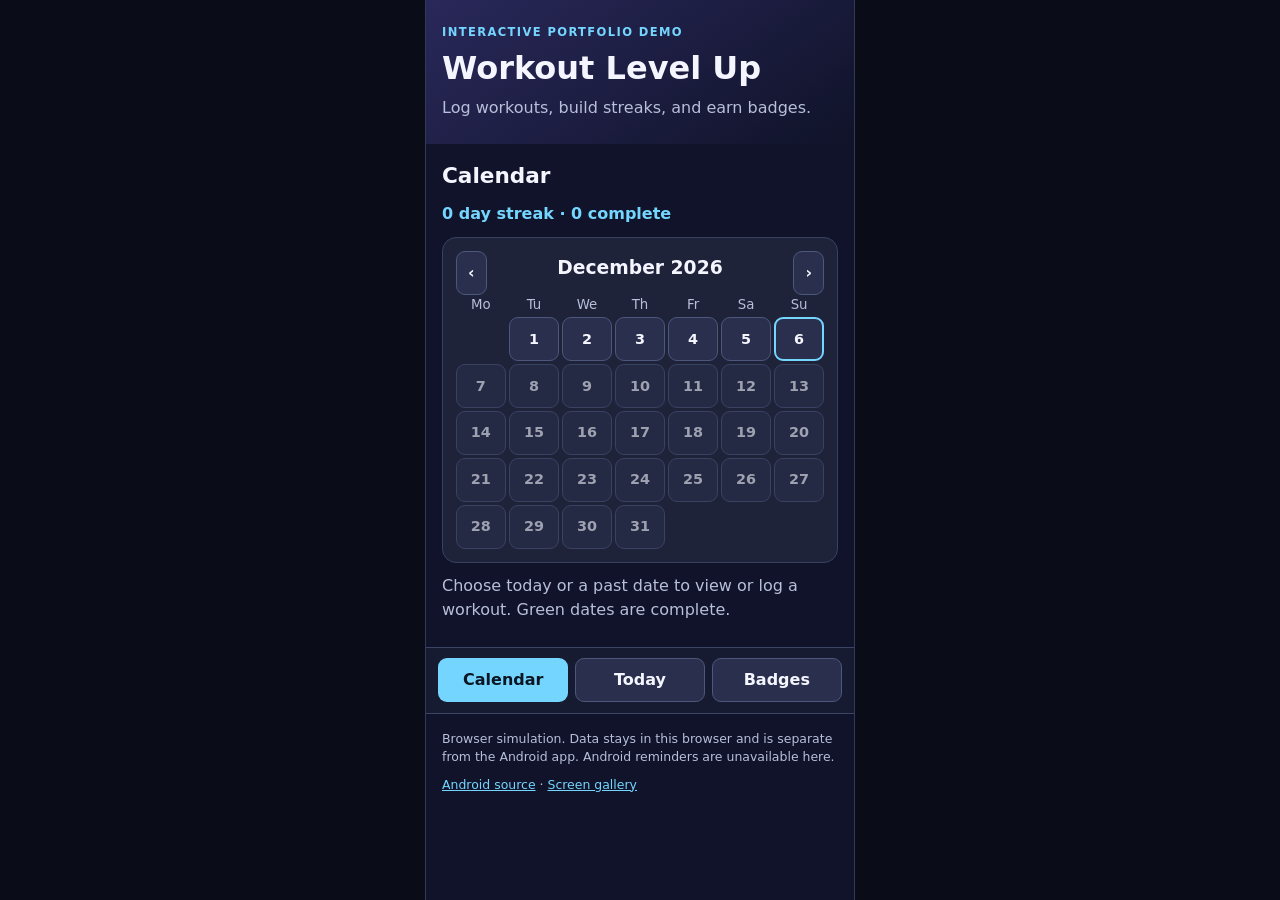
==== demo/index.html @ 8e63a28d "feat(demo): add interactive phone-width workout walkthrough Provide a browser portfolio demo with th" ====
<!doctype html>
<html lang="en">
<meta charset="utf-8">
<meta name="viewport" content="width=device-width, initial-scale=1">
<meta name="theme-color" content="#101329">
<title>Workout Level Up | Interactive Demo</title>
<link rel="stylesheet" href="style.css">
<body>
<div class="phone">
  <header><p class="eyebrow">INTERACTIVE PORTFOLIO DEMO</p><h1>Workout Level Up</h1><p>Log workouts, build streaks, and earn badges.</p></header>
  <main id="screen" tabindex="-1"></main>
  <nav aria-label="Main navigation">
    <button data-tab="calendar">Calendar</button>
    <button data-tab="workout">Today</button>
    <button data-tab="badges">Badges</button>
  </nav>
  <footer>
    <p>Browser simulation. Data stays in this browser and is separate from the Android app. Android reminders are unavailable here.</p>
    <p><a href="https://github.com/luigi043/workoutlevelup/tree/workout-tracking">Android source</a> ·
    <a href="https://github.com/luigi043/workoutlevelup/blob/workout-tracking/docs/verification/SCREEN-INDEX.md">Screen gallery</a></p>
  </footer>
</div>
<script type="module" src="app.js"></script>
</body>
</html>
---- demo/style.css ----
:root{color-scheme:dark;font:16px/1.5 system-ui,sans-serif;background:#0a0c18;color:#f4f5ff;--surface:#1e233a;--muted:#b7bfd9;--blue:#74d6ff;--green:#93e7ad}
*{box-sizing:border-box}
body{margin:0}
.phone{max-width:430px;min-height:100dvh;margin:auto;background:#101329;border-inline:1px solid #303956}
header,main,footer{padding:1rem}
header{background:linear-gradient(145deg,#29285a,#101329);padding-top:1.5rem}
h1,h2,h3,p{margin:0 0 .55rem}
h1{line-height:1.15;font-size:2rem}
h2{font-size:1.35rem}
.eyebrow{font-size:.72rem;font-weight:800;letter-spacing:.12em;color:var(--blue)}
header p:last-child,small,footer,.muted{color:var(--muted)}
main{min-height:20rem;outline:none}
.card{border:1px solid #39415e;background:var(--surface);border-radius:14px;padding:.8rem;margin:.7rem 0}
.row{display:flex;justify-content:space-between;align-items:center;gap:.55rem}
button{font:inherit;font-weight:650;min-height:44px;padding:.45rem .7rem;border-radius:9px;border:1px solid #4c577c;background:#292f4c;color:inherit;cursor:pointer}
button:disabled{cursor:default;opacity:.6}
button:focus-visible,input:focus-visible,a:focus-visible{outline:3px solid var(--blue);outline-offset:2px}
.primary{width:100%;background:var(--blue);color:#0b1624;border-color:transparent}
.month{display:grid;grid-template-columns:repeat(7,minmax(0,1fr));gap:.18rem;text-align:center}
.month button{padding:0;min-width:0;font-size:.9rem}
.month [aria-current=date]{border:2px solid var(--blue)}
.month .done{color:var(--green);background:#213d38}
.stat{font-weight:750;color:var(--blue)}
.exercise{display:flex;min-height:54px;align-items:center;gap:.7rem;padding:.55rem .3rem;cursor:pointer;border-bottom:1px solid #3d4564}
.exercise:last-child{border:0}
input{width:1.25rem;height:1.25rem;accent-color:var(--green)}
.timer{font-variant-numeric:tabular-nums;font-size:1.6rem;font-weight:bold}
nav{position:sticky;bottom:0;display:grid;grid-template-columns:repeat(3,1fr);gap:.4rem;background:#171b32;padding:.65rem .75rem;z-index:1;border-block:1px solid #3c4465}
nav button[aria-current=page]{background:var(--blue);color:#0b1624;border-color:transparent}
footer{font-size:.78rem;padding-bottom:calc(1rem + env(safe-area-inset-bottom))}
a{color:var(--blue)}
progress{width:100%;accent-color:var(--blue)}
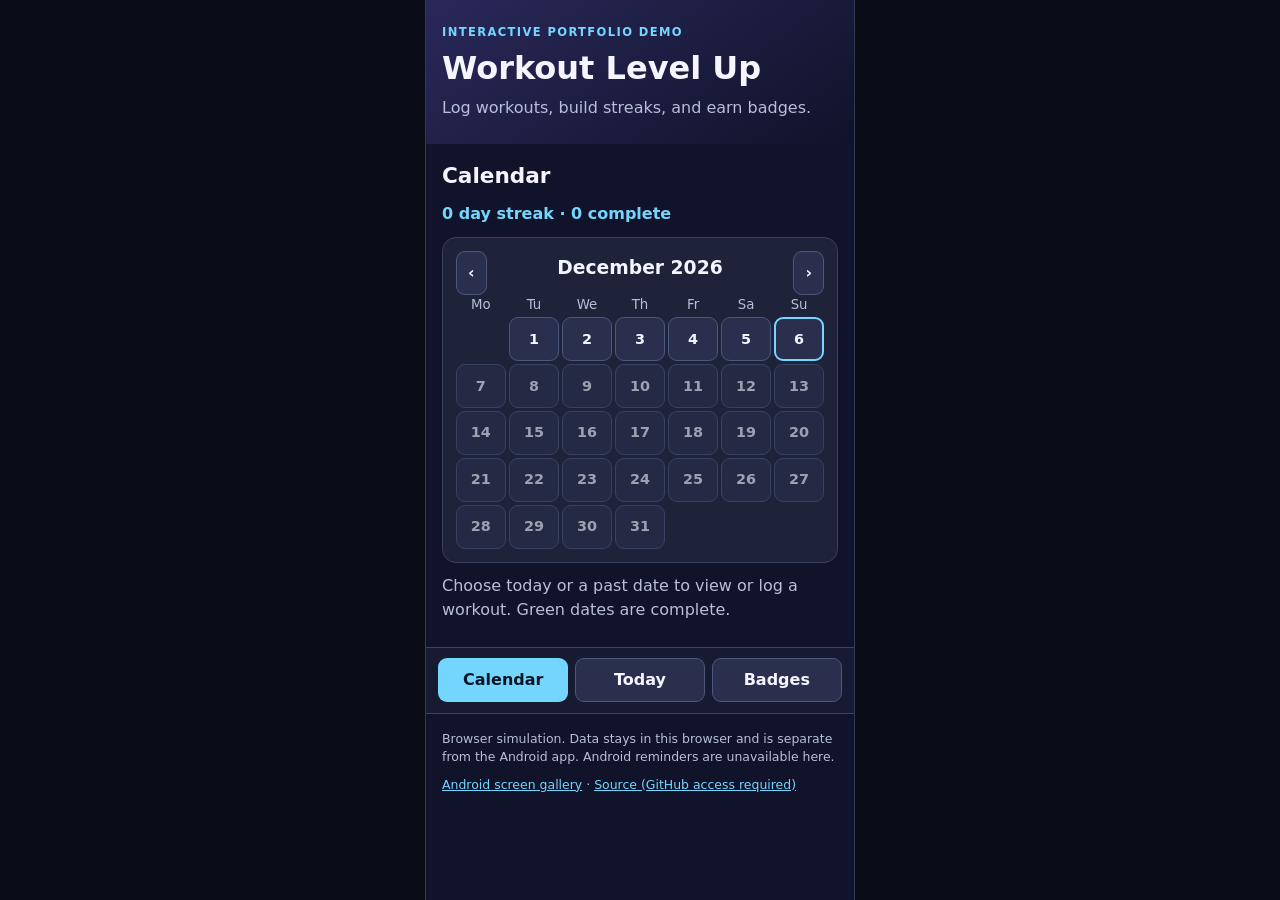
==== commit f9590fe7: "fix(demo): reset drafts when workouts change and add the Android gallery A backdated completion can " ====
--- a/demo/index.html
+++ b/demo/index.html
@@ -16,8 +16,8 @@
   </nav>
   <footer>
     <p>Browser simulation. Data stays in this browser and is separate from the Android app. Android reminders are unavailable here.</p>
-    <p><a href="https://github.com/luigi043/workoutlevelup/tree/workout-tracking">Android source</a> ·
-    <a href="https://github.com/luigi043/workoutlevelup/blob/workout-tracking/docs/verification/SCREEN-INDEX.md">Screen gallery</a></p>
+    <p><a href="gallery.html">Android screen gallery</a> ·
+    <a href="https://github.com/luigi043/workoutlevelup/tree/workout-tracking">Source (GitHub access required)</a></p>
   </footer>
 </div>
 <script type="module" src="app.js"></script>
--- a/demo/style.css
+++ b/demo/style.css
@@ -30,3 +30,7 @@
 footer{font-size:.78rem;padding-bottom:calc(1rem + env(safe-area-inset-bottom))}
 a{color:var(--blue)}
 progress{width:100%;accent-color:var(--blue)}
+.gallery{display:grid;grid-template-columns:repeat(2,minmax(0,1fr));gap:.75rem}
+.gallery figure{margin:0}
+.gallery img{display:block;width:100%;height:auto;border:1px solid #4c577c;border-radius:9px}
+.gallery figcaption{font-size:.8rem;margin-top:.35rem;color:var(--muted)}
